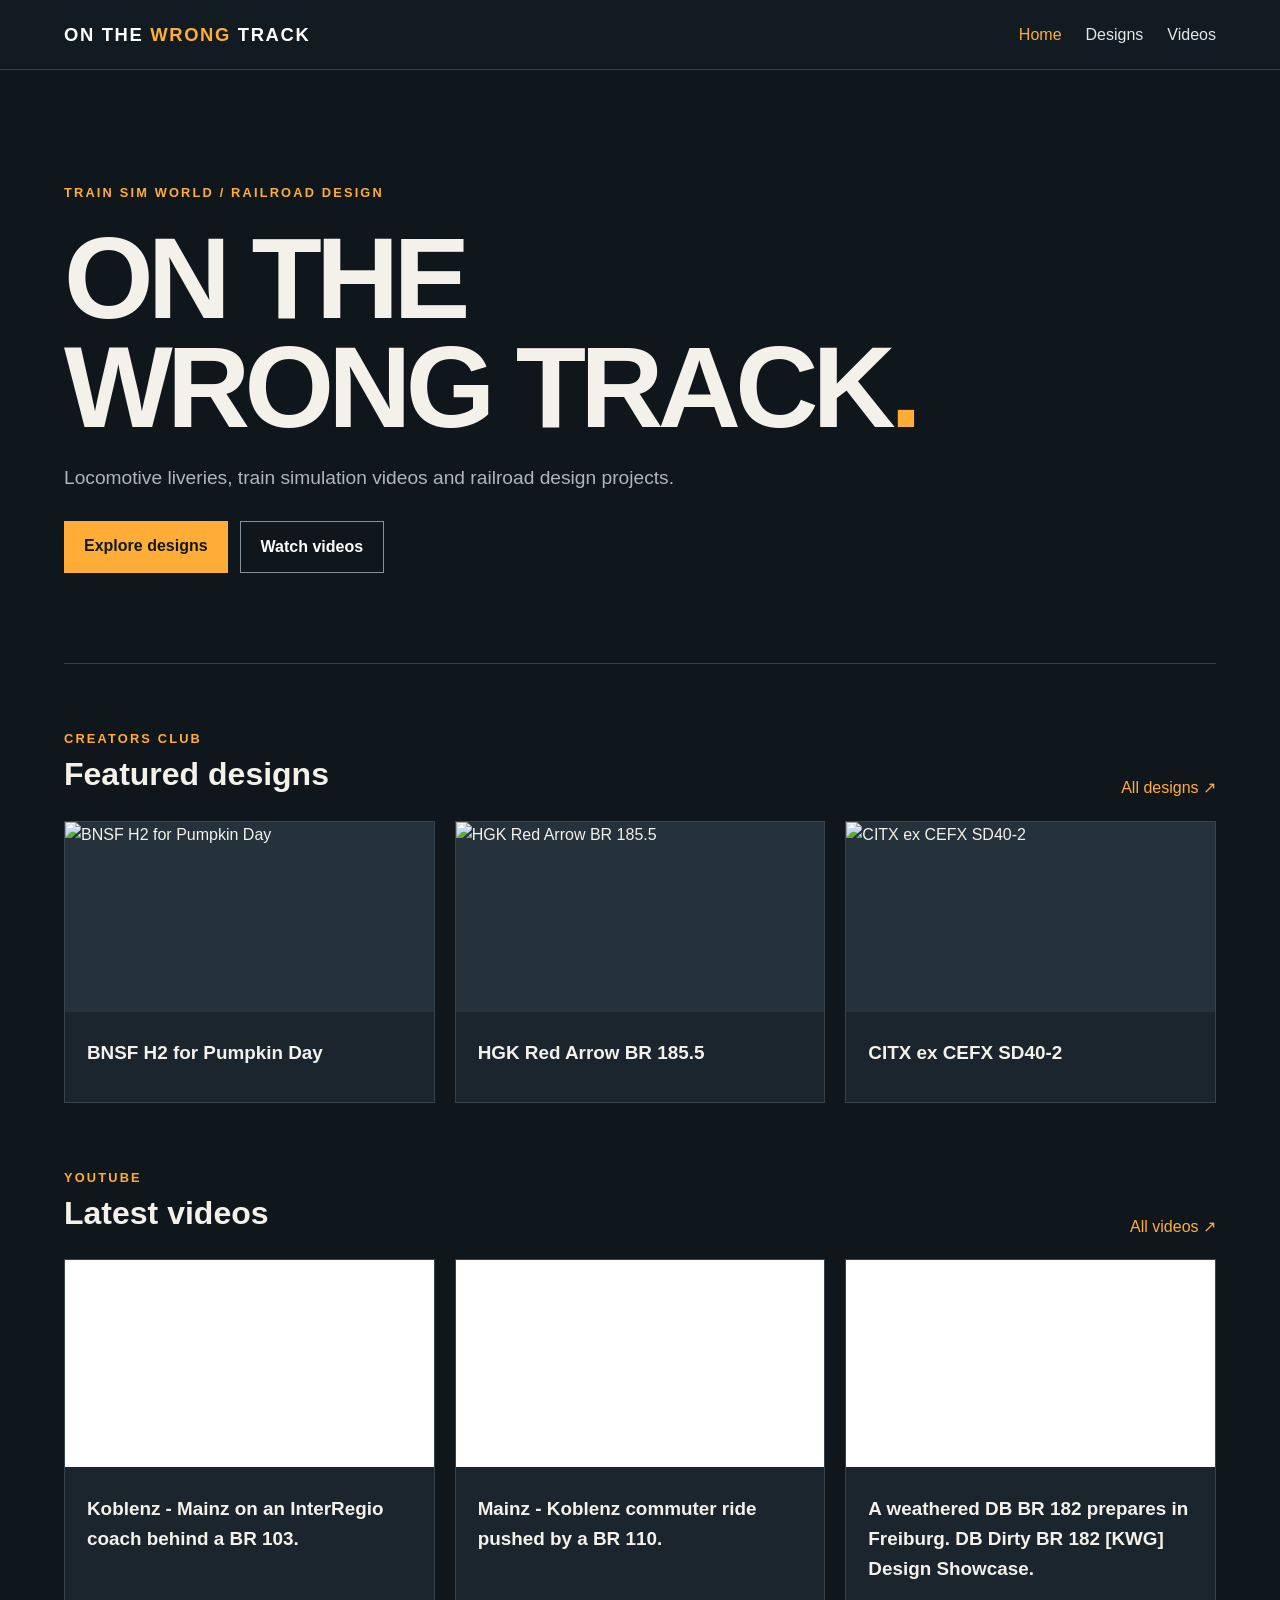
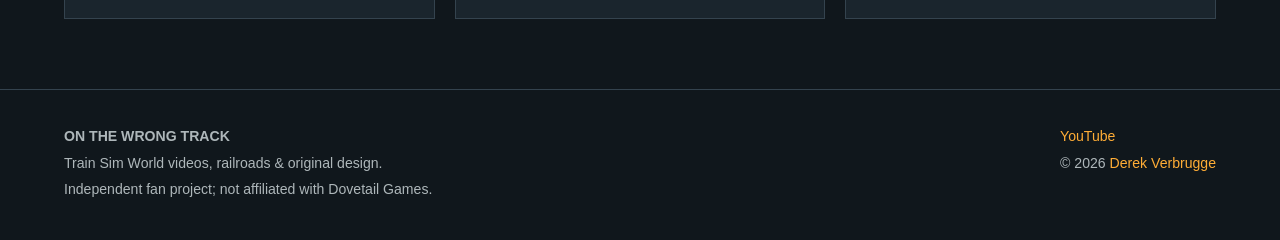
==== index.html @ df6f9569 "Refresh cached styling and clickable design cards" ====
<!doctype html><html lang="en"><head><meta charset="utf-8"><meta name="viewport" content="width=device-width,initial-scale=1"><meta name="description" content="On the Wrong Track — Train Sim World videos and designs"><title>On the Wrong Track</title><link rel="stylesheet" href="style.css?v=20261029d"></head><body><div data-header></div><main><section class="hero"><p class="eyebrow">TRAIN SIM WORLD / RAILROAD DESIGN</p><h1>ON THE<br>WRONG TRACK<span class="accent">.</span></h1><p>Locomotive liveries, train simulation videos and railroad design projects.</p><div class="actions"><a class="button" href="designs.html">Explore designs</a><a class="button secondary" href="videos.html">Watch videos</a></div></section><section><div class="section-title"><div><p class="eyebrow">CREATORS CLUB</p><h2>Featured designs</h2></div><a href="designs.html">All designs ↗</a></div><div id="featured-designs" class="cards"></div></section><section><div class="section-title"><div><p class="eyebrow">YOUTUBE</p><h2>Latest videos</h2></div><a href="videos.html">All videos ↗</a></div><div id="recent-videos" class="cards"></div></section></main><div data-footer></div><script src="header.js" defer></script><script src="footer.js" defer></script><script src="app.js?v=20261029d" defer></script></body></html>
---- style.css ----
:root{color-scheme:dark;--bg:#10171c;--panel:#1a252d;--ink:#f3f1e9;--muted:#aeb7ba;--accent:#ffad36}*{box-sizing:border-box}body{margin:0;background:var(--bg);color:var(--ink);font:16px/1.6 Helvetica,Arial,sans-serif}a{color:var(--accent);text-decoration:none}a:hover{text-decoration:none}header{border-bottom:1px solid #32404a;background:#111b21}nav{max-width:1200px;margin:auto;padding:20px 24px;display:flex;align-items:center;justify-content:space-between;gap:16px;flex-wrap:wrap}.brand{font-size:1.15rem;letter-spacing:.09em;font-weight:900;color:white}.brand b,.accent{color:var(--accent)}.navlinks{display:flex;gap:24px}.navlinks a{color:#e4e7e6}.navlinks a[aria-current]{color:var(--accent)}main{max-width:1200px;margin:auto;padding:0 24px 70px}.hero{padding:100px 0 90px;border-bottom:1px solid #30404a}.hero h1{font-size:clamp(3rem,9vw,7.5rem);line-height:.95;letter-spacing:-.05em;margin:20px 0}.hero>p:not(.eyebrow){max-width:620px;color:var(--muted);font-size:1.2rem}.eyebrow{color:var(--accent);font-size:.8rem;font-weight:800;letter-spacing:.17em;text-transform:uppercase}.actions{display:flex;gap:12px;flex-wrap:wrap;margin-top:28px}.button{background:var(--accent);color:#14191c;padding:12px 20px;font-weight:800}.button.secondary{background:transparent;border:1px solid #84919a;color:white}section:not(.hero){margin-top:65px}.section-title{display:flex;justify-content:space-between;align-items:end;gap:16px;margin-bottom:20px}.section-title h2{margin:0;font-size:2rem}.section-title .eyebrow{margin:0}.cards{display:grid;grid-template-columns:repeat(3,minmax(0,1fr));gap:20px}.card{background:var(--panel);border:1px solid #34434e;overflow:hidden}.card .body{padding:22px}.card h3{margin:4px 0 12px;font-size:1.18rem}.card p,.muted{color:var(--muted)}.card .date{color:var(--accent);font-size:.78rem}.art{height:165px;background:linear-gradient(145deg,#354958,#17252e);display:grid;place-items:center;text-align:center;color:#c9d1d5;font-weight:800;letter-spacing:.12em}.video{width:100%;aspect-ratio:16/9;border:0;display:block}.pagehead{padding:50px 0 25px}.pagehead h1{font-size:clamp(3rem,7vw,5rem);margin:0}.pagehead p{color:var(--muted)}input{width:min(100%,560px);padding:14px 16px;background:#1b2932;border:1px solid #657480;color:white;font:inherit;margin-top:18px}.notice{padding:22px;border:1px dashed #647481;color:var(--muted);grid-column:1/-1}footer{border-top:1px solid #34434e;padding:35px max(24px,calc((100vw - 1152px)/2));display:flex;justify-content:space-between;gap:24px;flex-wrap:wrap;color:var(--muted);font-size:.88rem}footer p{margin:4px 0}@media(max-width:850px){.cards{grid-template-columns:repeat(2,minmax(0,1fr))}}@media(max-width:560px){.cards{grid-template-columns:1fr}.hero{padding:70px 0}.section-title{align-items:start}.navlinks{gap:15px}}
.x-container{display:block}.x-feed{max-width:100%;width:100%;min-height:580px}.x-feed iframe{max-width:100%!important}

/* Consistent responsive media crops */
.design-image{display:block;width:100%;height:auto;aspect-ratio:16/9;object-fit:cover;object-position:center;background:#25323c}
.card{min-width:0}

/* Fixed media geometry: prevent tall source screenshots from stretching cards */
.card .design-image{display:block;width:100%;height:190px;max-height:190px;object-fit:cover;object-position:center}
.cards{grid-template-columns:repeat(auto-fit,minmax(min(100%,260px),1fr))}
@media(max-width:600px){.cards{grid-template-columns:1fr}.card .design-image{height:210px;max-height:210px}}

/* Links remain un-underlined in every interaction state. */
a,a:link,a:visited,a:hover,a:focus,a:active{text-decoration:none}
.design-card-link{display:block;color:var(--ink)}
.design-card-link:visited,.design-card-link:hover{color:var(--ink)}
.design-card-link:hover h3,.design-card-link:focus-visible h3{color:var(--accent)}
.design-card-link:focus-visible{outline:2px solid var(--accent);outline-offset:3px}
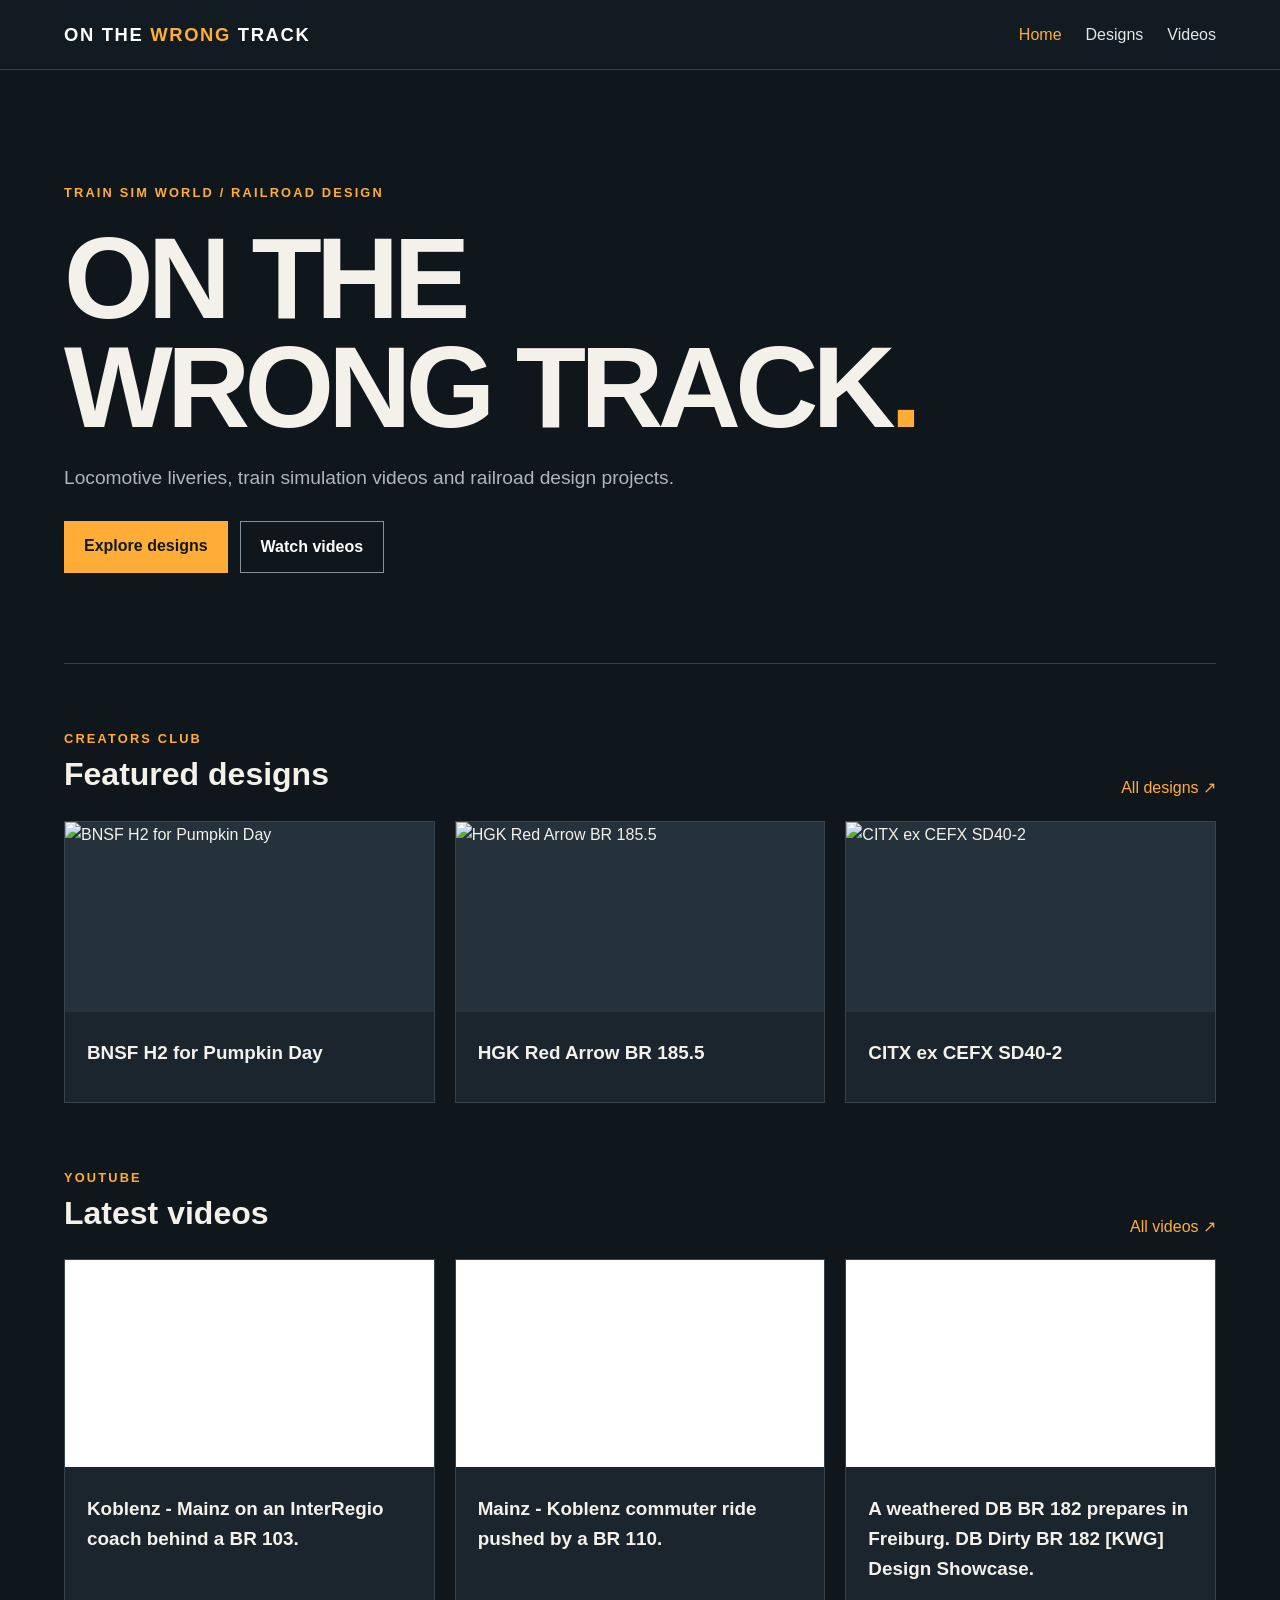
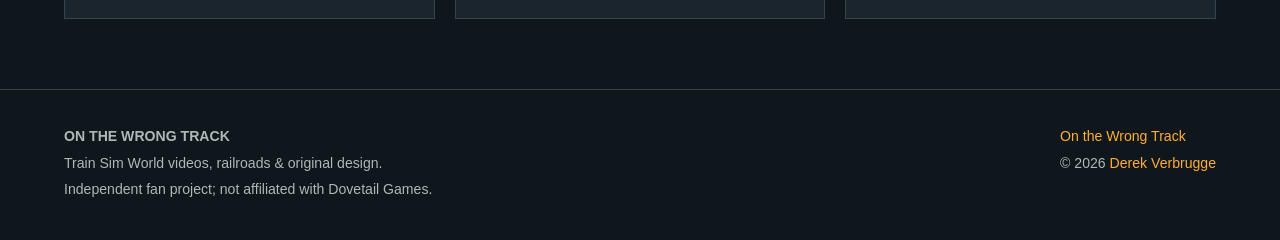
==== commit 9789e014: "Refresh footer across all pages" ====
--- a/index.html
+++ b/index.html
@@ -1 +1 @@
-<!doctype html><html lang="en"><head><meta charset="utf-8"><meta name="viewport" content="width=device-width,initial-scale=1"><meta name="description" content="On the Wrong Track — Train Sim World videos and designs"><title>On the Wrong Track</title><link rel="stylesheet" href="style.css?v=20261029d"></head><body><div data-header></div><main><section class="hero"><p class="eyebrow">TRAIN SIM WORLD / RAILROAD DESIGN</p><h1>ON THE<br>WRONG TRACK<span class="accent">.</span></h1><p>Locomotive liveries, train simulation videos and railroad design projects.</p><div class="actions"><a class="button" href="designs.html">Explore designs</a><a class="button secondary" href="videos.html">Watch videos</a></div></section><section><div class="section-title"><div><p class="eyebrow">CREATORS CLUB</p><h2>Featured designs</h2></div><a href="designs.html">All designs ↗</a></div><div id="featured-designs" class="cards"></div></section><section><div class="section-title"><div><p class="eyebrow">YOUTUBE</p><h2>Latest videos</h2></div><a href="videos.html">All videos ↗</a></div><div id="recent-videos" class="cards"></div></section></main><div data-footer></div><script src="header.js" defer></script><script src="footer.js" defer></script><script src="app.js?v=20261029d" defer></script></body></html>+<!doctype html><html lang="en"><head><meta charset="utf-8"><meta name="viewport" content="width=device-width,initial-scale=1"><meta name="description" content="On the Wrong Track — Train Sim World videos and designs"><title>On the Wrong Track</title><link rel="stylesheet" href="style.css?v=20261029d"></head><body><div data-header></div><main><section class="hero"><p class="eyebrow">TRAIN SIM WORLD / RAILROAD DESIGN</p><h1>ON THE<br>WRONG TRACK<span class="accent">.</span></h1><p>Locomotive liveries, train simulation videos and railroad design projects.</p><div class="actions"><a class="button" href="designs.html">Explore designs</a><a class="button secondary" href="videos.html">Watch videos</a></div></section><section><div class="section-title"><div><p class="eyebrow">CREATORS CLUB</p><h2>Featured designs</h2></div><a href="designs.html">All designs ↗</a></div><div id="featured-designs" class="cards"></div></section><section><div class="section-title"><div><p class="eyebrow">YOUTUBE</p><h2>Latest videos</h2></div><a href="videos.html">All videos ↗</a></div><div id="recent-videos" class="cards"></div></section></main><div data-footer></div><script src="header.js?v=20261029e" defer></script><script src="footer.js?v=20261029f" defer></script><script src="app.js?v=20261029d" defer></script></body></html>
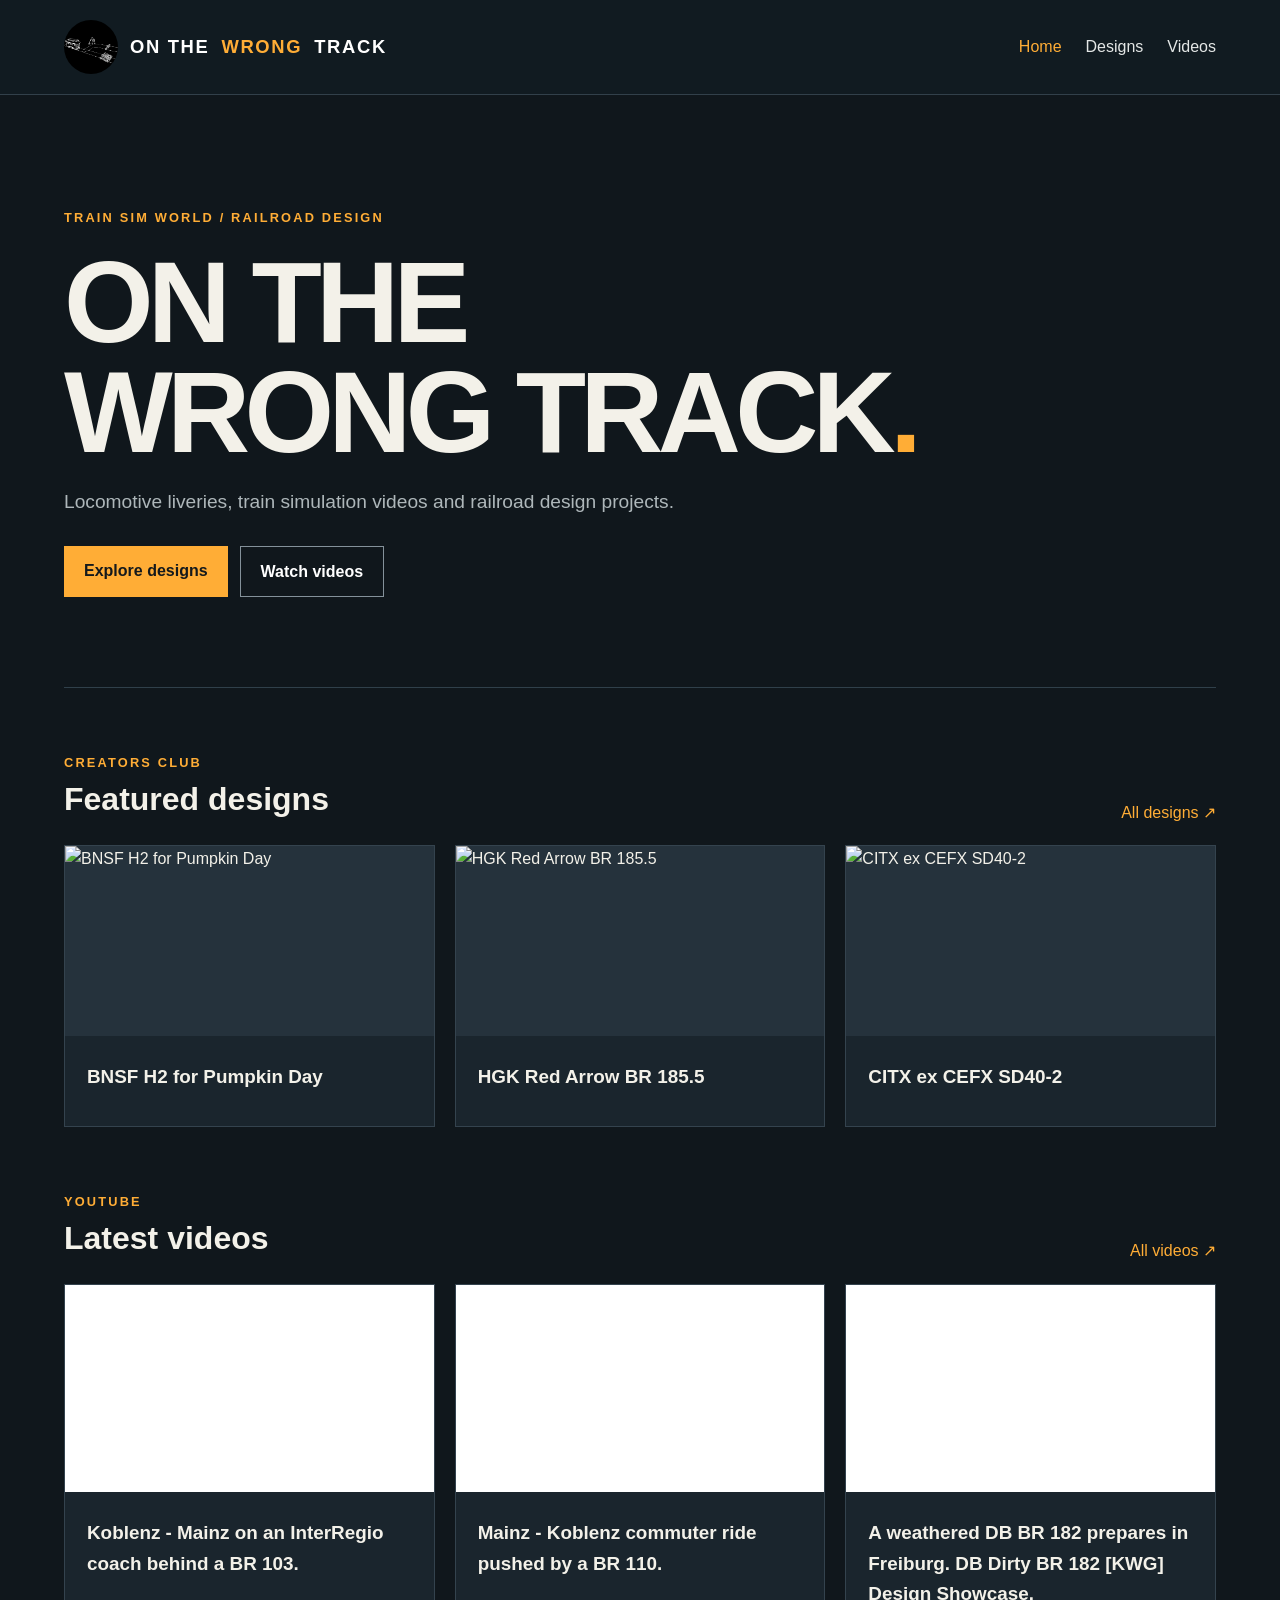
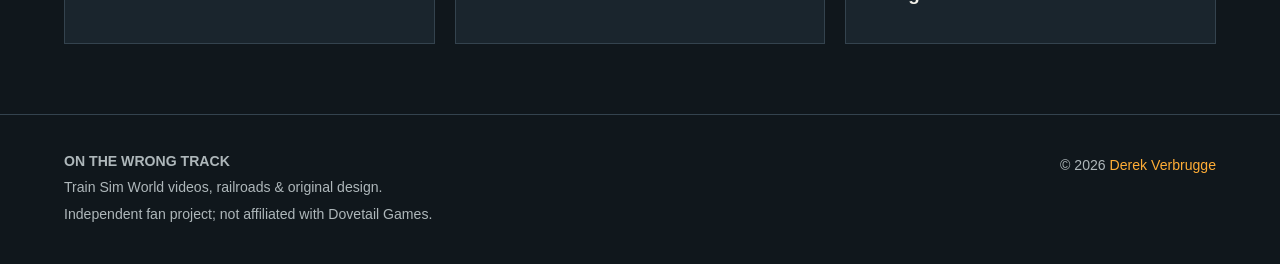
==== commit 6f62a0d4: "Force updated shared header logo and copyright footer" ====
--- a/index.html
+++ b/index.html
@@ -1 +1 @@
-<!doctype html><html lang="en"><head><meta charset="utf-8"><meta name="viewport" content="width=device-width,initial-scale=1"><meta name="description" content="On the Wrong Track — Train Sim World videos and designs"><title>On the Wrong Track</title><link rel="stylesheet" href="style.css?v=20261029d"></head><body><div data-header></div><main><section class="hero"><p class="eyebrow">TRAIN SIM WORLD / RAILROAD DESIGN</p><h1>ON THE<br>WRONG TRACK<span class="accent">.</span></h1><p>Locomotive liveries, train simulation videos and railroad design projects.</p><div class="actions"><a class="button" href="designs.html">Explore designs</a><a class="button secondary" href="videos.html">Watch videos</a></div></section><section><div class="section-title"><div><p class="eyebrow">CREATORS CLUB</p><h2>Featured designs</h2></div><a href="designs.html">All designs ↗</a></div><div id="featured-designs" class="cards"></div></section><section><div class="section-title"><div><p class="eyebrow">YOUTUBE</p><h2>Latest videos</h2></div><a href="videos.html">All videos ↗</a></div><div id="recent-videos" class="cards"></div></section></main><div data-footer></div><script src="header.js?v=20261029e" defer></script><script src="footer.js?v=20261029f" defer></script><script src="app.js?v=20261029d" defer></script></body></html>+<!doctype html><html lang="en"><head><meta charset="utf-8"><meta name="viewport" content="width=device-width,initial-scale=1"><meta name="description" content="On the Wrong Track — Train Sim World videos and designs"><title>On the Wrong Track</title><link rel="stylesheet" href="style.css?v=20261029d"></head><body><div data-header></div><main><section class="hero"><p class="eyebrow">TRAIN SIM WORLD / RAILROAD DESIGN</p><h1>ON THE<br>WRONG TRACK<span class="accent">.</span></h1><p>Locomotive liveries, train simulation videos and railroad design projects.</p><div class="actions"><a class="button" href="designs.html">Explore designs</a><a class="button secondary" href="videos.html">Watch videos</a></div></section><section><div class="section-title"><div><p class="eyebrow">CREATORS CLUB</p><h2>Featured designs</h2></div><a href="designs.html">All designs ↗</a></div><div id="featured-designs" class="cards"></div></section><section><div class="section-title"><div><p class="eyebrow">YOUTUBE</p><h2>Latest videos</h2></div><a href="videos.html">All videos ↗</a></div><div id="recent-videos" class="cards"></div></section></main><div data-footer></div><script src="header.js?v=20261029g" defer></script><script src="footer.js?v=20261029g" defer></script><script src="app.js?v=20261029d" defer></script></body></html>
--- a/style.css
+++ b/style.css
@@ -16,3 +16,11 @@
 .design-card-link:visited,.design-card-link:hover{color:var(--ink)}
 .design-card-link:hover h3,.design-card-link:focus-visible h3{color:var(--accent)}
 .design-card-link:focus-visible{outline:2px solid var(--accent);outline-offset:3px}
+
+.footer-title{font-weight:800;color:var(--muted);text-decoration:none}.footer-title:hover,.footer-title:focus{text-decoration:none;color:var(--accent)}
+
+/* Channel avatar beside the shared wordmark */
+.brand{display:inline-flex;align-items:center;gap:12px}
+.site-logo{width:54px;height:54px;border-radius:50%;object-fit:cover;flex-shrink:0}
+.site-logo[hidden]{display:none}
+@media(max-width:560px){.site-logo{width:44px;height:44px}}
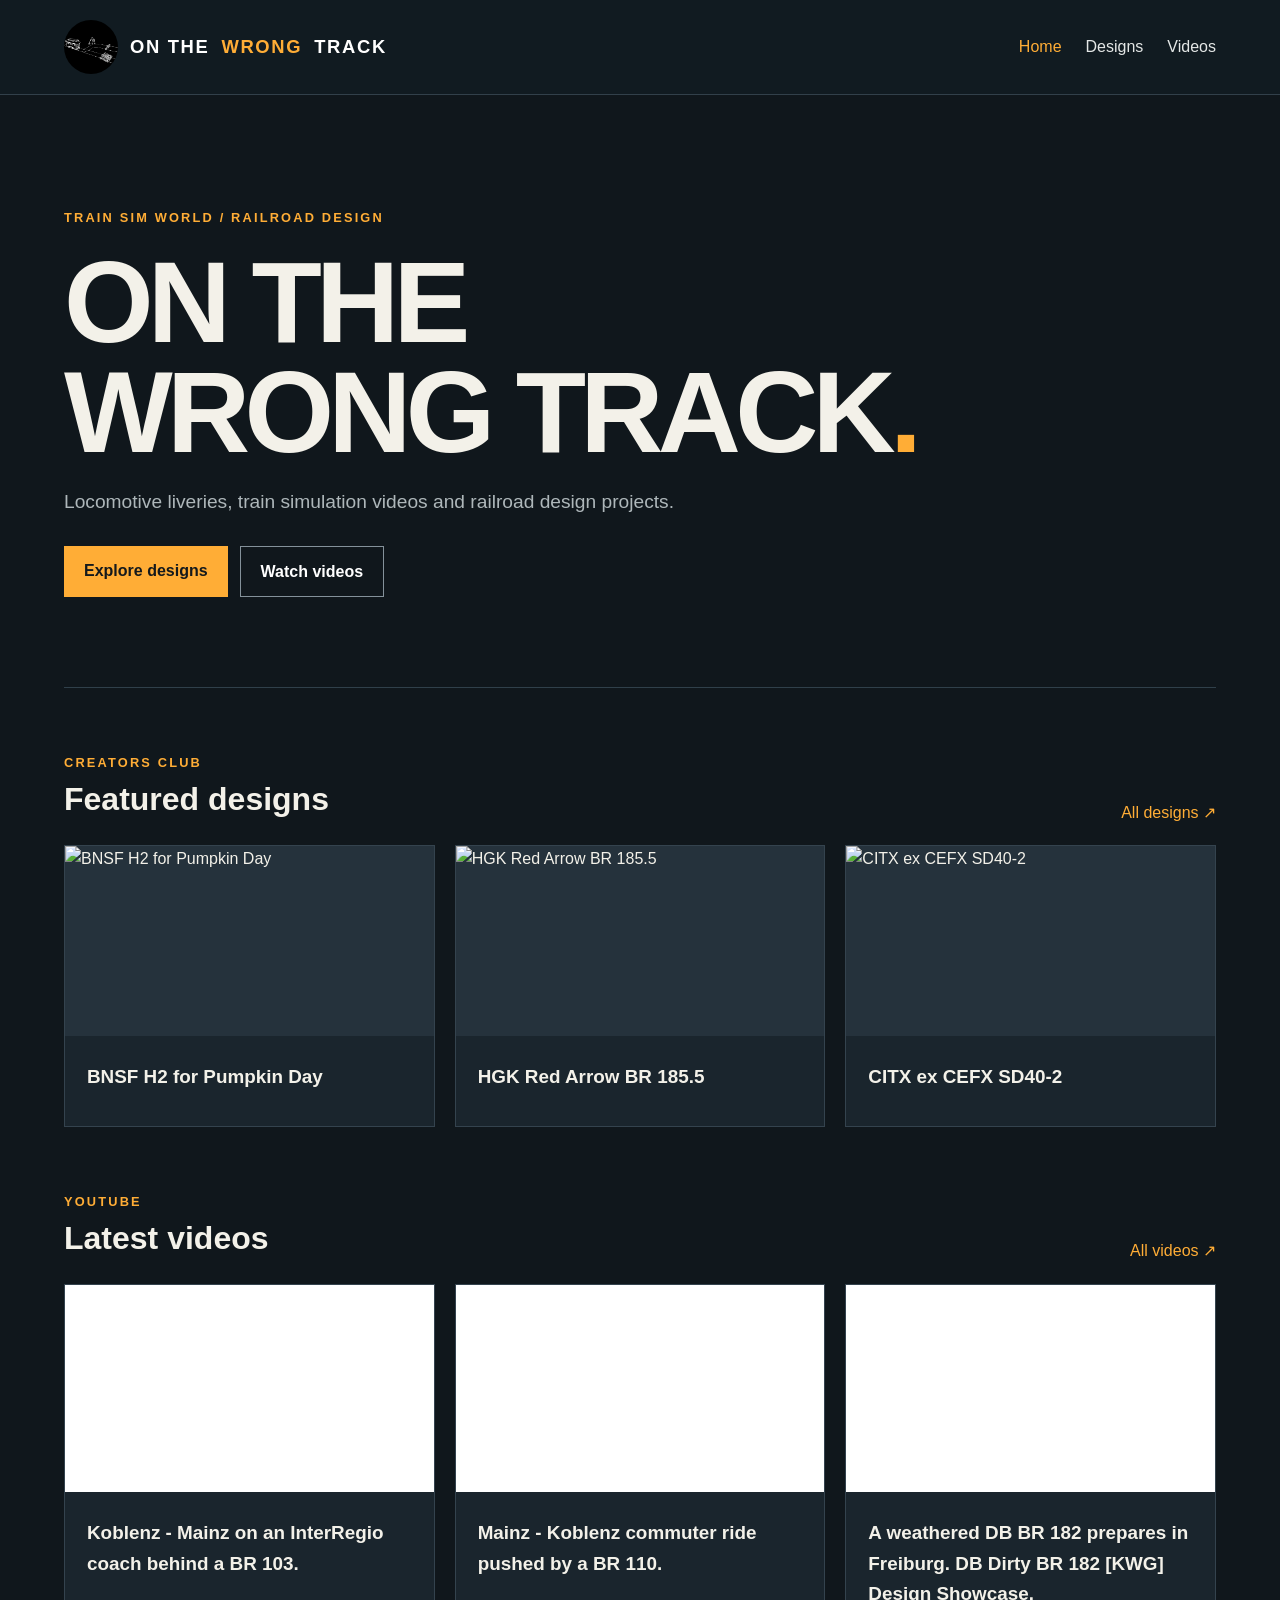
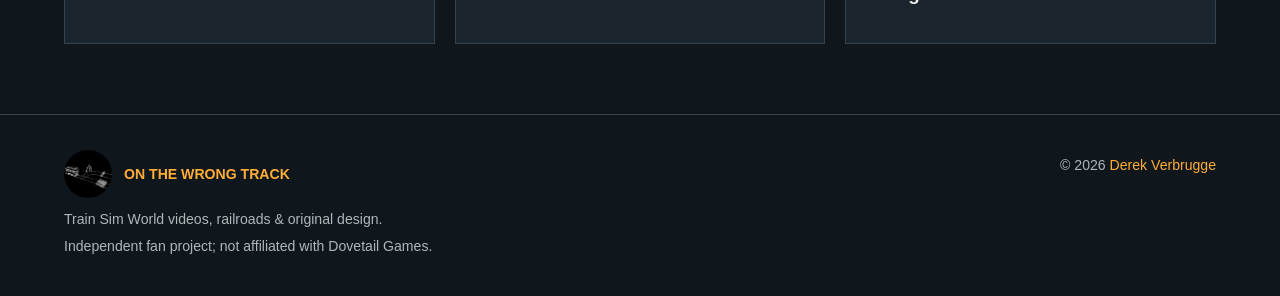
==== commit d6a71fd2: "Load updated footer branding on index.html" ====
--- a/index.html
+++ b/index.html
@@ -1 +1 @@
-<!doctype html><html lang="en"><head><meta charset="utf-8"><meta name="viewport" content="width=device-width,initial-scale=1"><meta name="description" content="On the Wrong Track — Train Sim World videos and designs"><title>On the Wrong Track</title><link rel="stylesheet" href="style.css?v=20261029d"></head><body><div data-header></div><main><section class="hero"><p class="eyebrow">TRAIN SIM WORLD / RAILROAD DESIGN</p><h1>ON THE<br>WRONG TRACK<span class="accent">.</span></h1><p>Locomotive liveries, train simulation videos and railroad design projects.</p><div class="actions"><a class="button" href="designs.html">Explore designs</a><a class="button secondary" href="videos.html">Watch videos</a></div></section><section><div class="section-title"><div><p class="eyebrow">CREATORS CLUB</p><h2>Featured designs</h2></div><a href="designs.html">All designs ↗</a></div><div id="featured-designs" class="cards"></div></section><section><div class="section-title"><div><p class="eyebrow">YOUTUBE</p><h2>Latest videos</h2></div><a href="videos.html">All videos ↗</a></div><div id="recent-videos" class="cards"></div></section></main><div data-footer></div><script src="header.js?v=20261029g" defer></script><script src="footer.js?v=20261029g" defer></script><script src="app.js?v=20261029d" defer></script></body></html>+<!doctype html><html lang="en"><head><meta charset="utf-8"><meta name="viewport" content="width=device-width,initial-scale=1"><meta name="description" content="On the Wrong Track — Train Sim World videos and designs"><title>On the Wrong Track</title><link rel="stylesheet" href="style.css?v=20261029h"></head><body><div data-header></div><main><section class="hero"><p class="eyebrow">TRAIN SIM WORLD / RAILROAD DESIGN</p><h1>ON THE<br>WRONG TRACK<span class="accent">.</span></h1><p>Locomotive liveries, train simulation videos and railroad design projects.</p><div class="actions"><a class="button" href="designs.html">Explore designs</a><a class="button secondary" href="videos.html">Watch videos</a></div></section><section><div class="section-title"><div><p class="eyebrow">CREATORS CLUB</p><h2>Featured designs</h2></div><a href="designs.html">All designs ↗</a></div><div id="featured-designs" class="cards"></div></section><section><div class="section-title"><div><p class="eyebrow">YOUTUBE</p><h2>Latest videos</h2></div><a href="videos.html">All videos ↗</a></div><div id="recent-videos" class="cards"></div></section></main><div data-footer></div><script src="header.js?v=20261029g" defer></script><script src="footer.js?v=20261029h" defer></script><script src="app.js?v=20261029d" defer></script></body></html>
--- a/style.css
+++ b/style.css
@@ -24,3 +24,9 @@
 .site-logo{width:54px;height:54px;border-radius:50%;object-fit:cover;flex-shrink:0}
 .site-logo[hidden]{display:none}
 @media(max-width:560px){.site-logo{width:44px;height:44px}}
+
+/* Footer channel identity */
+.footer-title,.footer-title:link,.footer-title:visited{display:inline-flex;align-items:center;gap:12px;color:var(--accent);font-weight:800;text-decoration:none}
+.footer-title:hover,.footer-title:focus{color:var(--accent);text-decoration:none}
+.footer-logo{width:48px;height:48px;object-fit:cover;border-radius:50%;flex-shrink:0}
+@media(max-width:560px){.footer-logo{width:42px;height:42px}}
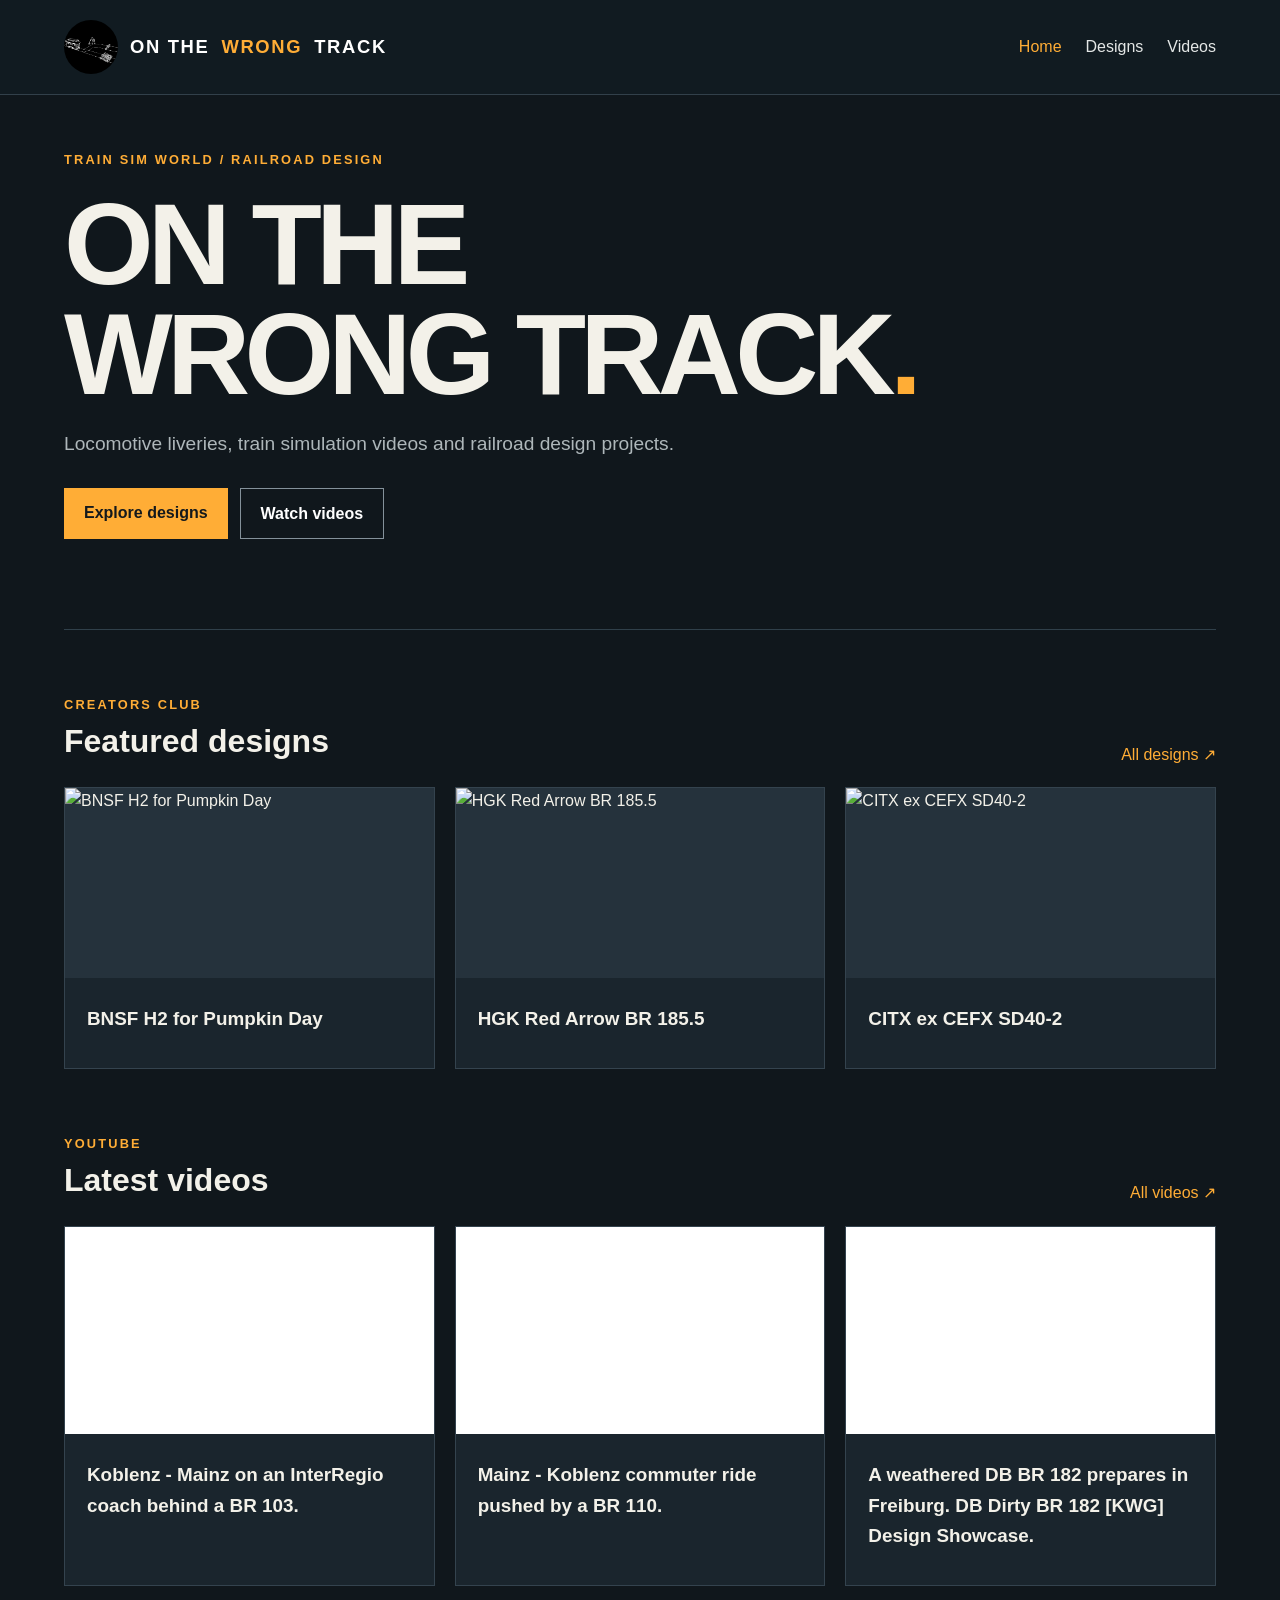
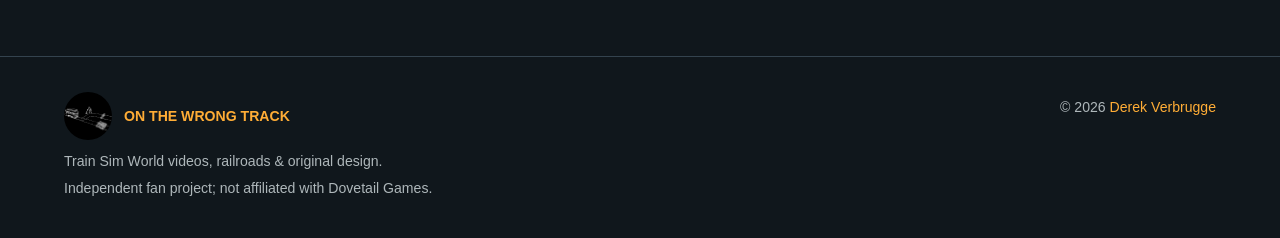
==== commit 093878fd: "Load compact consistent hero spacing" ====
--- a/index.html
+++ b/index.html
@@ -1 +1 @@
-<!doctype html><html lang="en"><head><meta charset="utf-8"><meta name="viewport" content="width=device-width,initial-scale=1"><meta name="description" content="On the Wrong Track — Train Sim World videos and designs"><title>On the Wrong Track</title><link rel="stylesheet" href="style.css?v=20261029h"></head><body><div data-header></div><main><section class="hero"><p class="eyebrow">TRAIN SIM WORLD / RAILROAD DESIGN</p><h1>ON THE<br>WRONG TRACK<span class="accent">.</span></h1><p>Locomotive liveries, train simulation videos and railroad design projects.</p><div class="actions"><a class="button" href="designs.html">Explore designs</a><a class="button secondary" href="videos.html">Watch videos</a></div></section><section><div class="section-title"><div><p class="eyebrow">CREATORS CLUB</p><h2>Featured designs</h2></div><a href="designs.html">All designs ↗</a></div><div id="featured-designs" class="cards"></div></section><section><div class="section-title"><div><p class="eyebrow">YOUTUBE</p><h2>Latest videos</h2></div><a href="videos.html">All videos ↗</a></div><div id="recent-videos" class="cards"></div></section></main><div data-footer></div><script src="header.js?v=20261029g" defer></script><script src="footer.js?v=20261029h" defer></script><script src="app.js?v=20261029d" defer></script></body></html>+<!doctype html><html lang="en"><head><meta charset="utf-8"><meta name="viewport" content="width=device-width,initial-scale=1"><meta name="description" content="On the Wrong Track — Train Sim World videos and designs"><title>On the Wrong Track</title><link rel="stylesheet" href="style.css?v=20261029i"></head><body><div data-header></div><main><section class="hero"><p class="eyebrow">TRAIN SIM WORLD / RAILROAD DESIGN</p><h1>ON THE<br>WRONG TRACK<span class="accent">.</span></h1><p>Locomotive liveries, train simulation videos and railroad design projects.</p><div class="actions"><a class="button" href="designs.html">Explore designs</a><a class="button secondary" href="videos.html">Watch videos</a></div></section><section><div class="section-title"><div><p class="eyebrow">CREATORS CLUB</p><h2>Featured designs</h2></div><a href="designs.html">All designs ↗</a></div><div id="featured-designs" class="cards"></div></section><section><div class="section-title"><div><p class="eyebrow">YOUTUBE</p><h2>Latest videos</h2></div><a href="videos.html">All videos ↗</a></div><div id="recent-videos" class="cards"></div></section></main><div data-footer></div><script src="header.js?v=20261029g" defer></script><script src="footer.js?v=20261029h" defer></script><script src="app.js?v=20261029d" defer></script></body></html>
--- a/style.css
+++ b/style.css
@@ -30,3 +30,8 @@
 .footer-title:hover,.footer-title:focus{color:var(--accent);text-decoration:none}
 .footer-logo{width:48px;height:48px;object-fit:cover;border-radius:50%;flex-shrink:0}
 @media(max-width:560px){.footer-logo{width:42px;height:42px}}
+
+/* Consistent compact spacing between shared header and page introductions */
+.hero{padding-top:42px}
+section.pagehead{margin-top:0;padding-top:36px}
+@media(max-width:560px){.hero{padding-top:36px}section.pagehead{padding-top:36px}}
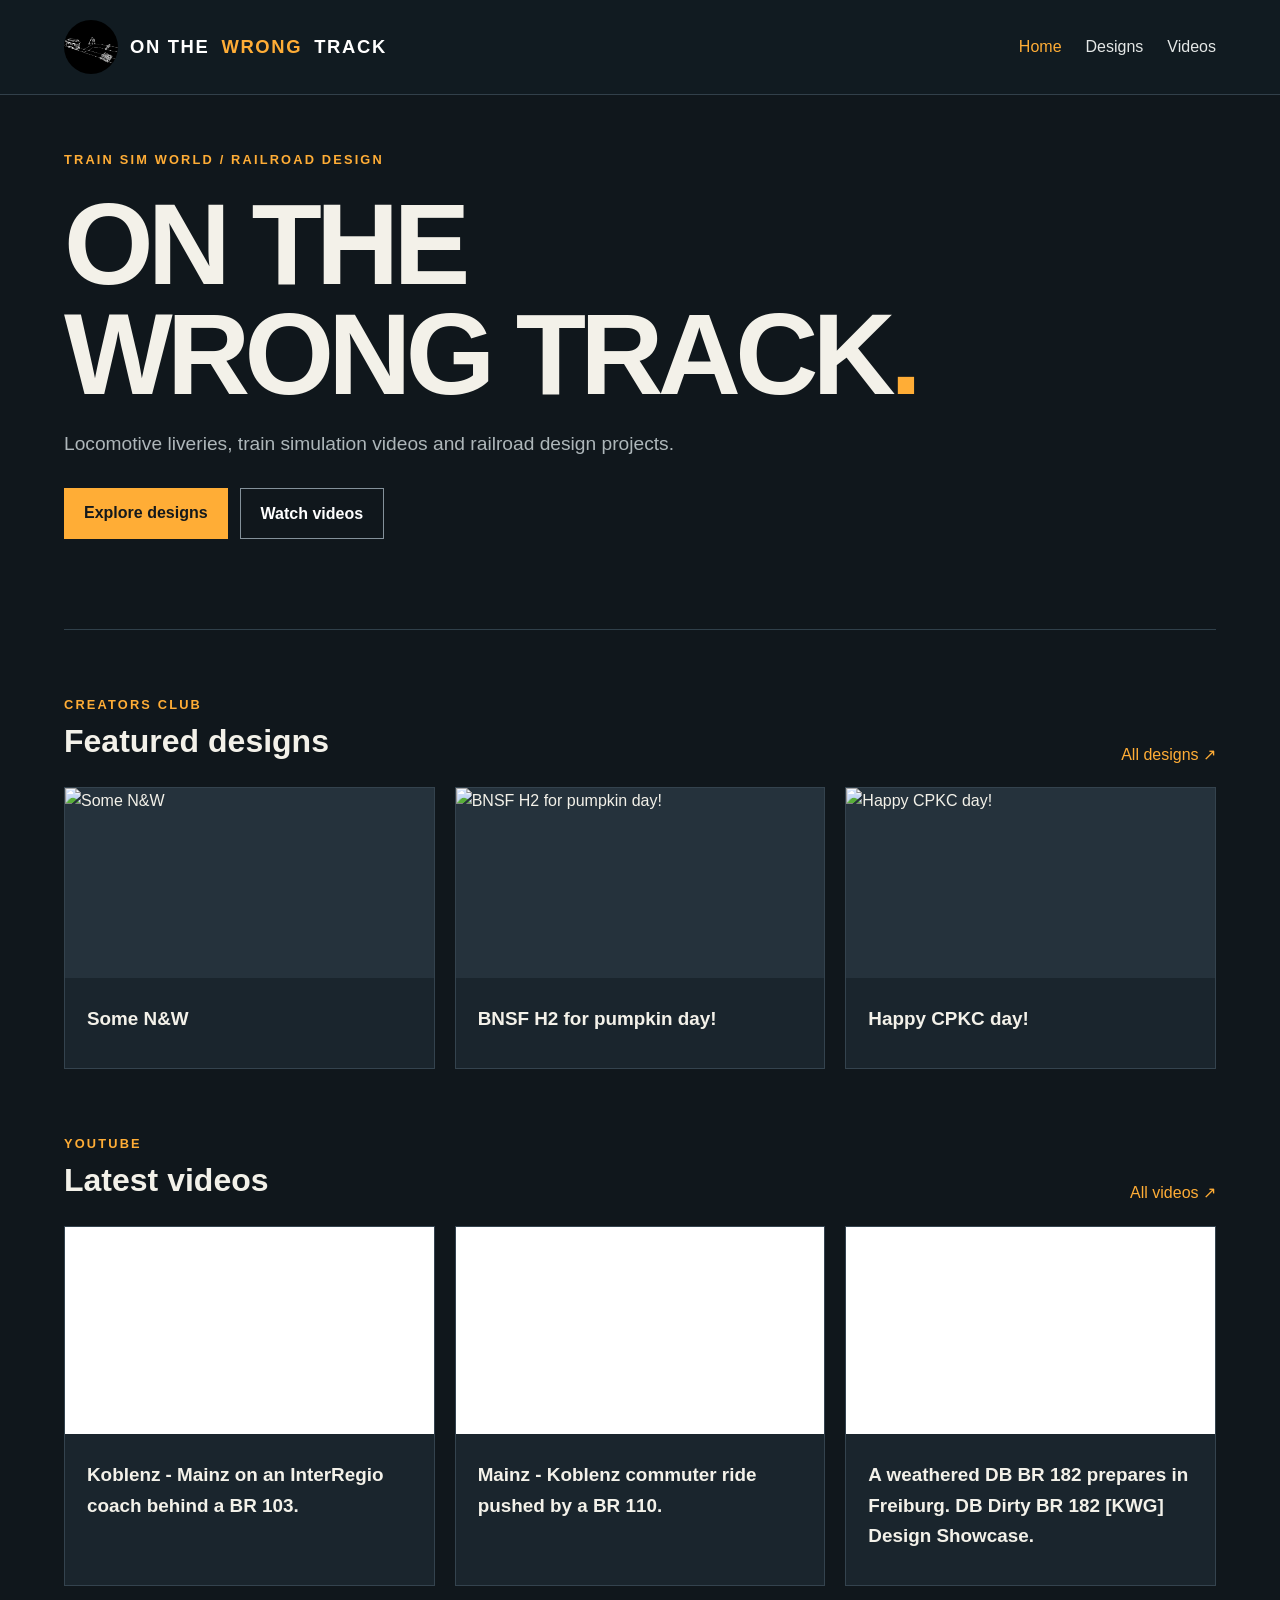
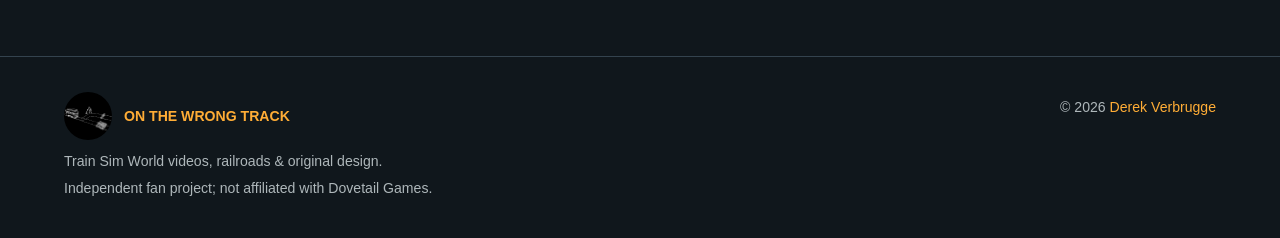
==== commit 5f8a5fd1: "Reduce stale page caching and refresh asset versions" ====
--- a/index.html
+++ b/index.html
@@ -1 +1 @@
-<!doctype html><html lang="en"><head><meta charset="utf-8"><meta name="viewport" content="width=device-width,initial-scale=1"><meta name="description" content="On the Wrong Track — Train Sim World videos and designs"><title>On the Wrong Track</title><link rel="stylesheet" href="style.css?v=20261029i"></head><body><div data-header></div><main><section class="hero"><p class="eyebrow">TRAIN SIM WORLD / RAILROAD DESIGN</p><h1>ON THE<br>WRONG TRACK<span class="accent">.</span></h1><p>Locomotive liveries, train simulation videos and railroad design projects.</p><div class="actions"><a class="button" href="designs.html">Explore designs</a><a class="button secondary" href="videos.html">Watch videos</a></div></section><section><div class="section-title"><div><p class="eyebrow">CREATORS CLUB</p><h2>Featured designs</h2></div><a href="designs.html">All designs ↗</a></div><div id="featured-designs" class="cards"></div></section><section><div class="section-title"><div><p class="eyebrow">YOUTUBE</p><h2>Latest videos</h2></div><a href="videos.html">All videos ↗</a></div><div id="recent-videos" class="cards"></div></section></main><div data-footer></div><script src="header.js?v=20261029g" defer></script><script src="footer.js?v=20261029h" defer></script><script src="app.js?v=20261029d" defer></script></body></html>+<!doctype html><html lang="en"><head><meta charset="utf-8"><meta http-equiv="Cache-Control" content="no-cache, no-store, must-revalidate"><meta http-equiv="Pragma" content="no-cache"><meta http-equiv="Expires" content="0"><meta name="viewport" content="width=device-width,initial-scale=1"><meta name="description" content="On the Wrong Track — Train Sim World videos and designs"><title>On the Wrong Track</title><link rel="stylesheet" href="style.css?v=20261030a"></head><body><div data-header></div><main><section class="hero"><p class="eyebrow">TRAIN SIM WORLD / RAILROAD DESIGN</p><h1>ON THE<br>WRONG TRACK<span class="accent">.</span></h1><p>Locomotive liveries, train simulation videos and railroad design projects.</p><div class="actions"><a class="button" href="designs.html">Explore designs</a><a class="button secondary" href="videos.html">Watch videos</a></div></section><section><div class="section-title"><div><p class="eyebrow">CREATORS CLUB</p><h2>Featured designs</h2></div><a href="designs.html">All designs ↗</a></div><div id="featured-designs" class="cards"></div></section><section><div class="section-title"><div><p class="eyebrow">YOUTUBE</p><h2>Latest videos</h2></div><a href="videos.html">All videos ↗</a></div><div id="recent-videos" class="cards"></div></section></main><div data-footer></div><script src="header.js?v=20261030a" defer></script><script src="footer.js?v=20261030a" defer></script><script src="app.js?v=20261030a" defer></script></body></html>
